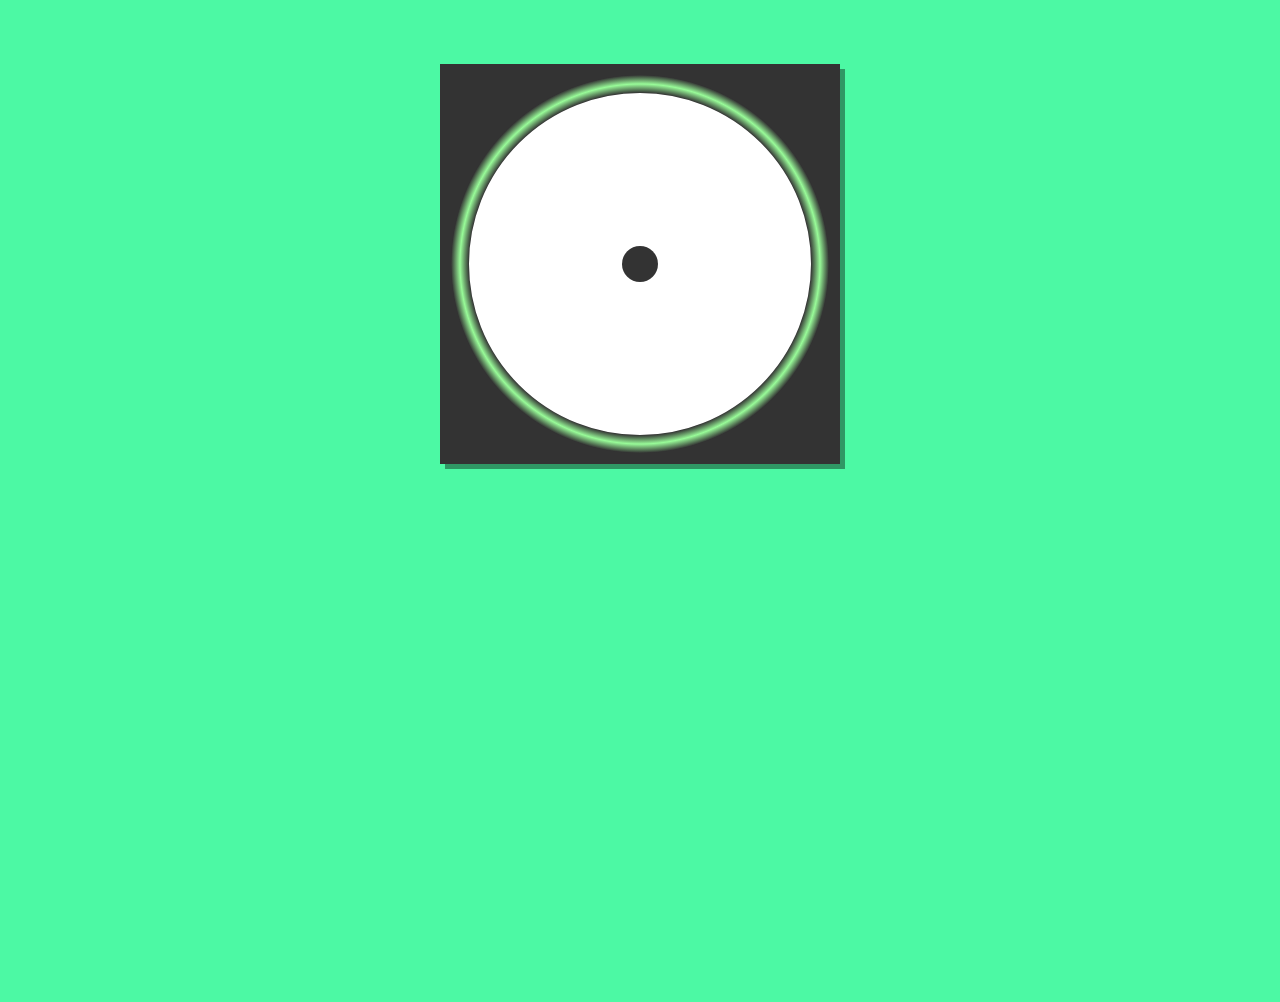
==== index.html @ 7ed18673 "learn 1.1" ====
<!DOCTYPE html>
<html>
<head>
    <title>Pong with AI</title>
    <link rel="stylesheet" type="text/css" href="css/styles.css">
    <script type="text/javascript" src="js/script.js"></script>
    <script type="text/javascript" src="js/onload.js"></script>
</head>
<body>
    <div class="full-height">
        <canvas id="game-area" width="400px" height="400px"></canvas>
    </div>
</body>
</html>
---- css/styles.css ----
html, body {
    height: 100%;
    margin: 0;
}

.full-height {
    /*background-color: #50C878;*/
    background-color: rgba(0,247,125,0.7);
    height: 100%;
    padding : 5% 5% 3%;
    text-align: center;
}

#game-area {
    background-color: #333;
    box-shadow: 5px 5px rgba(5,5,5,0.4);
}
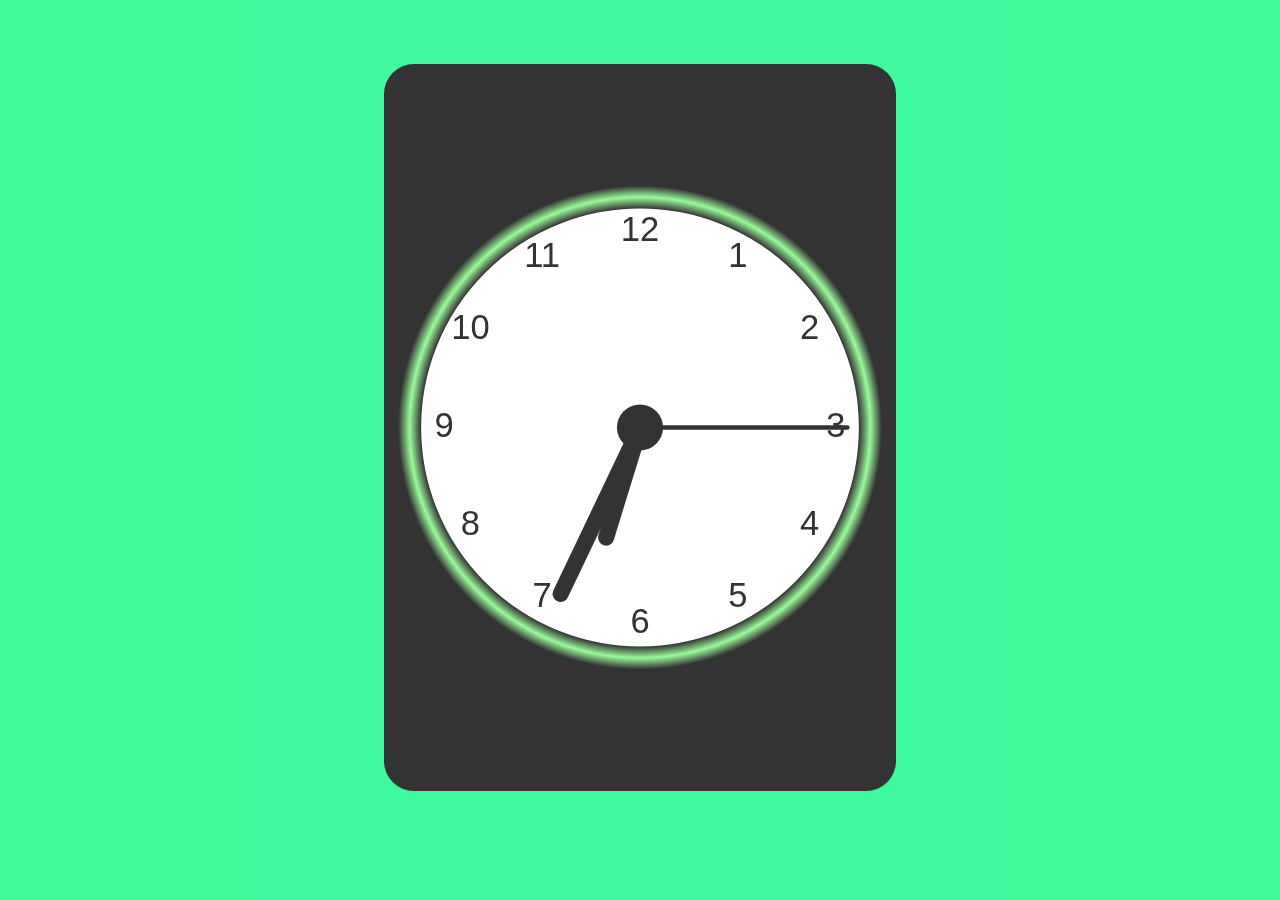
==== commit 8410e00c: "learn 2.0 - js canvas clock done" ====
--- a/index.html
+++ b/index.html
@@ -1,14 +1,17 @@
 <!DOCTYPE html>
 <html>
+
 <head>
     <title>Pong with AI</title>
     <link rel="stylesheet" type="text/css" href="css/styles.css">
     <script type="text/javascript" src="js/script.js"></script>
     <script type="text/javascript" src="js/onload.js"></script>
 </head>
+
 <body>
     <div class="full-height">
-        <canvas id="game-area" width="400px" height="400px"></canvas>
+        <canvas id="game-area"></canvas>
     </div>
 </body>
+
 </html>--- a/css/styles.css
+++ b/css/styles.css
@@ -1,19 +1,18 @@
-
-
-html, body {
+html,
+body {
     height: 100%;
+    background-color: rgba(0, 247, 125, 0.5);
     margin: 0;
+    box-sizing: border-box;
 }
 
 .full-height {
-    /*background-color: #50C878;*/
-    background-color: rgba(0,247,125,0.7);
-    height: 100%;
-    padding : 5% 5% 3%;
+    height: 88%;
     text-align: center;
+    padding-top: 5%;
 }
 
 #game-area {
+    border-radius: 30px;
     background-color: #333;
-    box-shadow: 5px 5px rgba(5,5,5,0.4);
 }